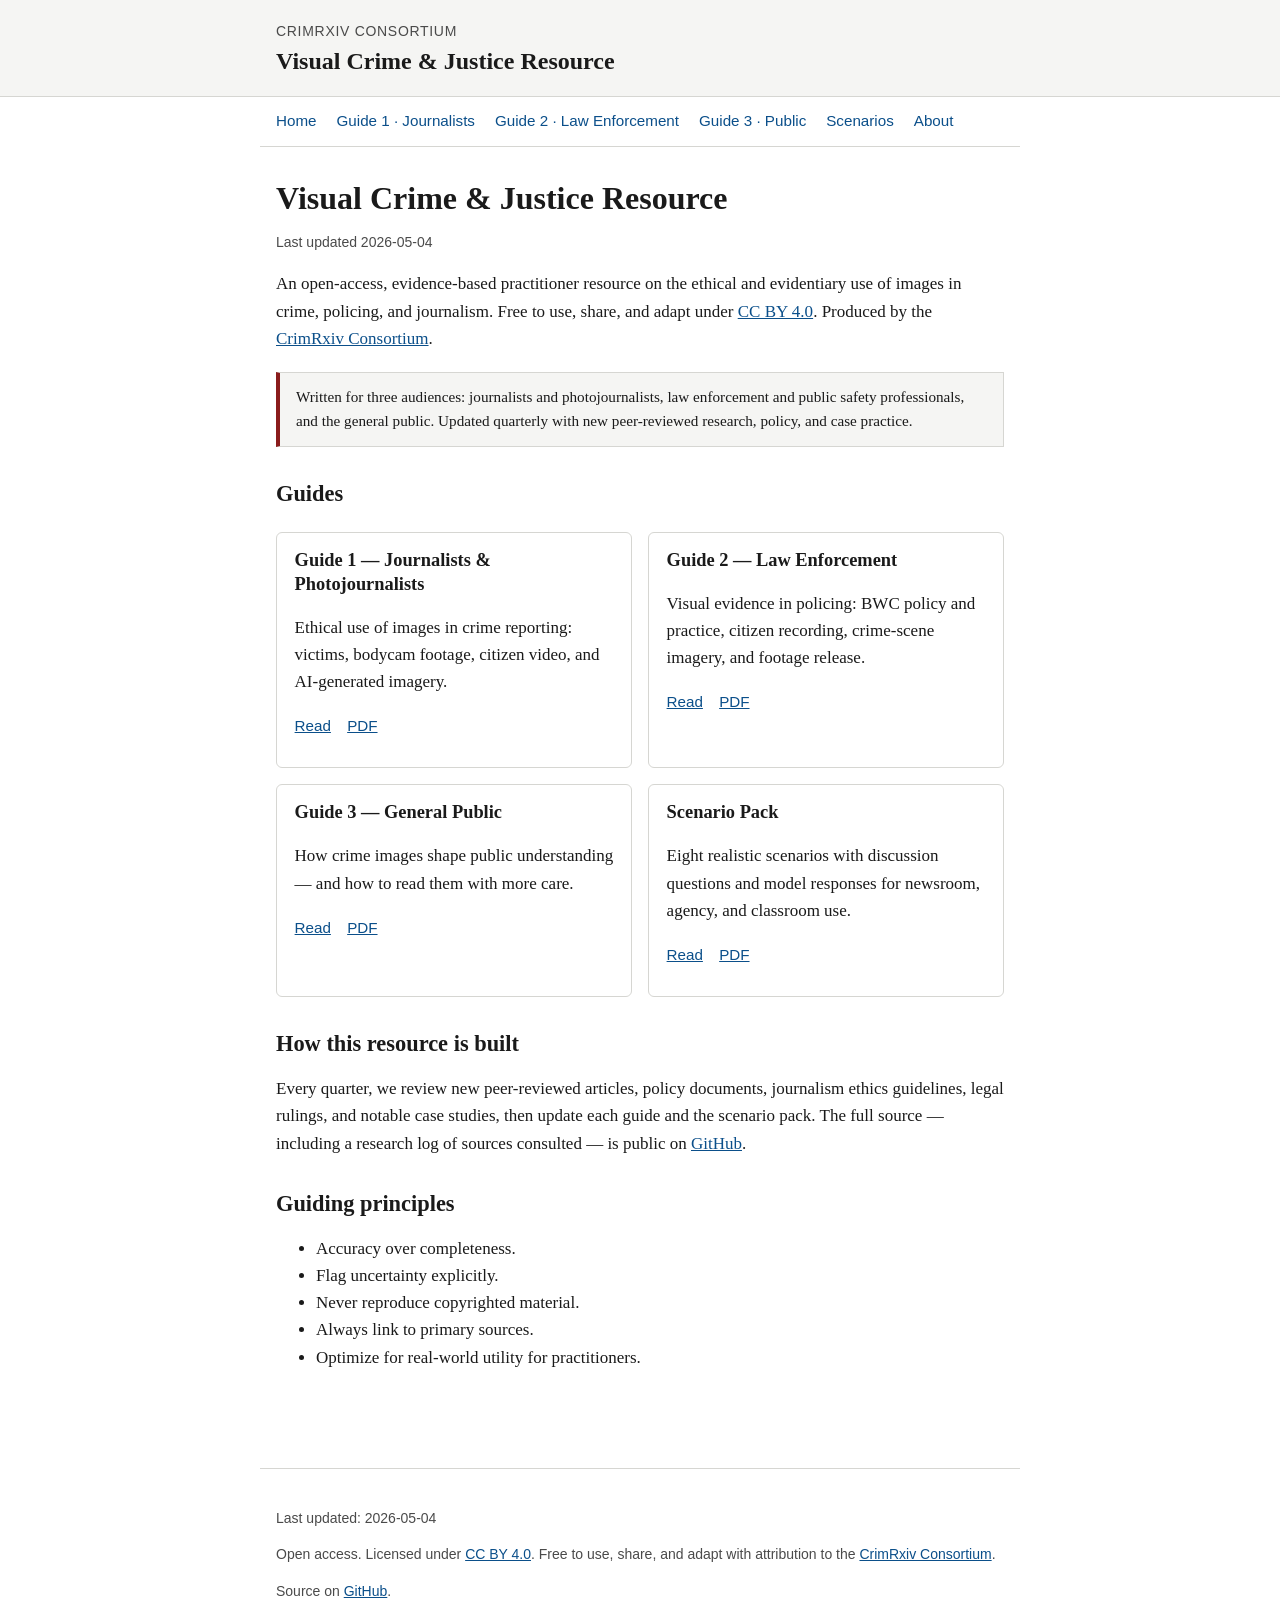
==== index.html @ 5ff6c393 "Initial build: Visual Crime & Justice Resource Add three practitioner guides and a scenario pack on " ====
<!doctype html>
<html lang="en">
<head>
  <meta charset="utf-8">
  <meta name="viewport" content="width=device-width, initial-scale=1">
  <title>Home — Visual Crime &amp; Justice Resource</title>
  <meta name="description" content="Open-access guides on the ethical and evidentiary use of images in crime, policing, and journalism. CrimRxiv Consortium.">
  <meta name="theme-color" content="#8a1c1c">
  <link rel="stylesheet" href="assets/style.css">
</head>
<body>
  <a class="skip-link" href="#main">Skip to main content</a>
  <header class="site" role="banner">
    <div class="inner">
      <div class="brand">CrimRxiv Consortium</div>
      <h1><a href="index.html">Visual Crime &amp; Justice Resource</a></h1>
    </div>
  </header>
  <nav class="primary" role="navigation" aria-label="Primary">
    <ul><li><a href="index.html" aria-current="page">Home</a></li><li><a href="guide-1-journalists.html">Guide 1 · Journalists</a></li><li><a href="guide-2-law-enforcement.html">Guide 2 · Law Enforcement</a></li><li><a href="guide-3-public.html">Guide 3 · Public</a></li><li><a href="scenario-pack.html">Scenarios</a></li><li><a href="about.html">About</a></li></ul>
  </nav>
  <main id="main" role="main">
    <article>
      
<h1>Visual Crime &amp; Justice Resource</h1>
<p class="meta">Last updated 2026-05-04</p>
<p>An open-access, evidence-based practitioner resource on the ethical and evidentiary
use of images in crime, policing, and journalism. Free to use, share, and adapt under
<a href="https://creativecommons.org/licenses/by/4.0/">CC BY 4.0</a>.
Produced by the <a href="https://www.crimrxiv.com/">CrimRxiv Consortium</a>.</p>

<div class="callout">
  Written for three audiences: journalists and photojournalists, law enforcement and
  public safety professionals, and the general public. Updated quarterly with new
  peer-reviewed research, policy, and case practice.
</div>

<h2>Guides</h2>
<div class="cards">
  <div class="card">
    <h3>Guide 1 — Journalists &amp; Photojournalists</h3>
    <p>Ethical use of images in crime reporting: victims, bodycam footage, citizen
       video, and AI-generated imagery.</p>
    <p class="actions">
      <a href="guide-1-journalists.html">Read</a>
      <a href="pdfs/guide-1-journalists.pdf">PDF</a>
    </p>
  </div>
  <div class="card">
    <h3>Guide 2 — Law Enforcement</h3>
    <p>Visual evidence in policing: BWC policy and practice, citizen recording,
       crime-scene imagery, and footage release.</p>
    <p class="actions">
      <a href="guide-2-law-enforcement.html">Read</a>
      <a href="pdfs/guide-2-law-enforcement.pdf">PDF</a>
    </p>
  </div>
  <div class="card">
    <h3>Guide 3 — General Public</h3>
    <p>How crime images shape public understanding — and how to read them with more
       care.</p>
    <p class="actions">
      <a href="guide-3-public.html">Read</a>
      <a href="pdfs/guide-3-public.pdf">PDF</a>
    </p>
  </div>
  <div class="card">
    <h3>Scenario Pack</h3>
    <p>Eight realistic scenarios with discussion questions and model responses for
       newsroom, agency, and classroom use.</p>
    <p class="actions">
      <a href="scenario-pack.html">Read</a>
      <a href="pdfs/scenario-pack.pdf">PDF</a>
    </p>
  </div>
</div>

<h2>How this resource is built</h2>
<p>Every quarter, we review new peer-reviewed articles, policy documents, journalism
ethics guidelines, legal rulings, and notable case studies, then update each guide and
the scenario pack. The full source — including a research log of sources consulted — is
public on <a href="https://github.com/crimconsortium/visual-crime-justice">GitHub</a>.</p>

<h2>Guiding principles</h2>
<ul>
  <li>Accuracy over completeness.</li>
  <li>Flag uncertainty explicitly.</li>
  <li>Never reproduce copyrighted material.</li>
  <li>Always link to primary sources.</li>
  <li>Optimize for real-world utility for practitioners.</li>
</ul>

    </article>
  </main>
  <footer class="site" role="contentinfo">
    <p>Last updated: <time datetime="2026-05-04">2026-05-04</time></p>
    <p>Open access. Licensed under
       <a href="https://creativecommons.org/licenses/by/4.0/" rel="license">CC BY 4.0</a>.
       Free to use, share, and adapt with attribution to the
       <a href="https://www.crimrxiv.com/">CrimRxiv Consortium</a>.</p>
    <p>Source on
       <a href="https://github.com/crimconsortium/visual-crime-justice">GitHub</a>.</p>
  </footer>
</body>
</html>
---- assets/style.css ----
/* Visual Crime & Justice Resource — CrimRxiv Consortium
   Plain, accessible styling. WCAG 2.1 AA contrast targeted. */

:root {
  --bg: #ffffff;
  --bg-alt: #f5f5f3;
  --text: #1a1a1a;          /* contrast 16.1:1 on #fff */
  --text-muted: #4a4a4a;    /* contrast 9.7:1 on #fff */
  --link: #0b4f8a;          /* contrast 7.8:1 on #fff */
  --link-hover: #062f54;
  --border: #d6d6d2;
  --accent: #8a1c1c;        /* CrimRxiv-adjacent maroon */
  --code-bg: #f0eee8;
  --max-width: 760px;
}

* { box-sizing: border-box; }

html { font-size: 100%; -webkit-text-size-adjust: 100%; }

body {
  margin: 0;
  padding: 0;
  font-family: Georgia, "Iowan Old Style", "Palatino Linotype", serif;
  font-size: 1.0625rem;
  line-height: 1.6;
  color: var(--text);
  background: var(--bg);
}

/* Skip link for keyboard / screen-reader users */
.skip-link {
  position: absolute;
  left: -9999px;
  top: auto;
  width: 1px; height: 1px;
  overflow: hidden;
}
.skip-link:focus {
  position: static;
  width: auto; height: auto;
  display: inline-block;
  padding: 0.5rem 1rem;
  background: var(--accent);
  color: #fff;
  text-decoration: none;
}

header.site {
  background: var(--bg-alt);
  border-bottom: 1px solid var(--border);
}
header.site .inner {
  max-width: var(--max-width);
  margin: 0 auto;
  padding: 1.25rem 1rem;
}
header.site .brand {
  font-family: "Helvetica Neue", Arial, sans-serif;
  font-size: 0.875rem;
  letter-spacing: 0.05em;
  text-transform: uppercase;
  color: var(--text-muted);
}
header.site h1 {
  margin: 0.25rem 0 0;
  font-size: 1.5rem;
  line-height: 1.25;
}
header.site h1 a { color: var(--text); text-decoration: none; }
header.site h1 a:hover { color: var(--accent); }

nav.primary {
  max-width: var(--max-width);
  margin: 0 auto;
  padding: 0.75rem 1rem;
  border-bottom: 1px solid var(--border);
  font-family: "Helvetica Neue", Arial, sans-serif;
  font-size: 0.95rem;
}
nav.primary ul {
  list-style: none;
  margin: 0;
  padding: 0;
  display: flex;
  flex-wrap: wrap;
  gap: 0.25rem 1.25rem;
}
nav.primary a {
  color: var(--link);
  text-decoration: none;
  padding: 0.25rem 0;
  border-bottom: 2px solid transparent;
}
nav.primary a:hover, nav.primary a:focus {
  color: var(--link-hover);
  border-bottom-color: var(--accent);
  outline: none;
}

main {
  max-width: var(--max-width);
  margin: 0 auto;
  padding: 1.5rem 1rem 3rem;
}

article h1 { font-size: 2rem; line-height: 1.2; margin: 0.5rem 0 0.25rem; }
article h2 { font-size: 1.4rem; line-height: 1.3; margin: 2rem 0 0.5rem; }
article h3 { font-size: 1.15rem; line-height: 1.3; margin: 1.5rem 0 0.5rem; }

article p, article li { font-size: 1.0625rem; }

article a { color: var(--link); }
article a:hover, article a:focus { color: var(--link-hover); }

article blockquote {
  border-left: 4px solid var(--accent);
  margin: 1.25rem 0;
  padding: 0.25rem 1rem;
  background: var(--bg-alt);
  color: var(--text);
}

article code {
  background: var(--code-bg);
  padding: 0.1rem 0.3rem;
  border-radius: 3px;
  font-size: 0.95em;
}

hr {
  border: none;
  border-top: 1px solid var(--border);
  margin: 2rem 0;
}

.meta {
  font-family: "Helvetica Neue", Arial, sans-serif;
  font-size: 0.875rem;
  color: var(--text-muted);
  margin-bottom: 1rem;
}

.cards {
  display: grid;
  gap: 1rem;
  grid-template-columns: 1fr;
  margin: 1.5rem 0;
}
@media (min-width: 640px) {
  .cards { grid-template-columns: 1fr 1fr; }
}

.card {
  border: 1px solid var(--border);
  border-radius: 6px;
  padding: 1rem 1.1rem;
  background: var(--bg);
}
.card h3 { margin-top: 0; }
.card p { margin-bottom: 0.75rem; }
.card .actions a {
  display: inline-block;
  margin-right: 0.75rem;
  font-family: "Helvetica Neue", Arial, sans-serif;
  font-size: 0.95rem;
}

.callout {
  border: 1px solid var(--border);
  background: var(--bg-alt);
  border-left: 4px solid var(--accent);
  padding: 0.75rem 1rem;
  margin: 1.25rem 0;
  font-size: 0.95rem;
}

footer.site {
  max-width: var(--max-width);
  margin: 2rem auto 0;
  padding: 1.5rem 1rem 2.5rem;
  border-top: 1px solid var(--border);
  font-family: "Helvetica Neue", Arial, sans-serif;
  font-size: 0.875rem;
  color: var(--text-muted);
}
footer.site a { color: var(--link); }

/* Focus visibility */
a:focus-visible, button:focus-visible {
  outline: 3px solid #f5b800;
  outline-offset: 2px;
}

/* Print / PDF tweaks */
@media print {
  header.site, nav.primary, footer.site, .actions { display: none; }
  main { max-width: 100%; padding: 0; }
  body { font-size: 11pt; }
  a { color: black; text-decoration: underline; }
  a[href^="http"]::after { content: " (" attr(href) ")"; font-size: 0.85em; word-break: break-all; }
}
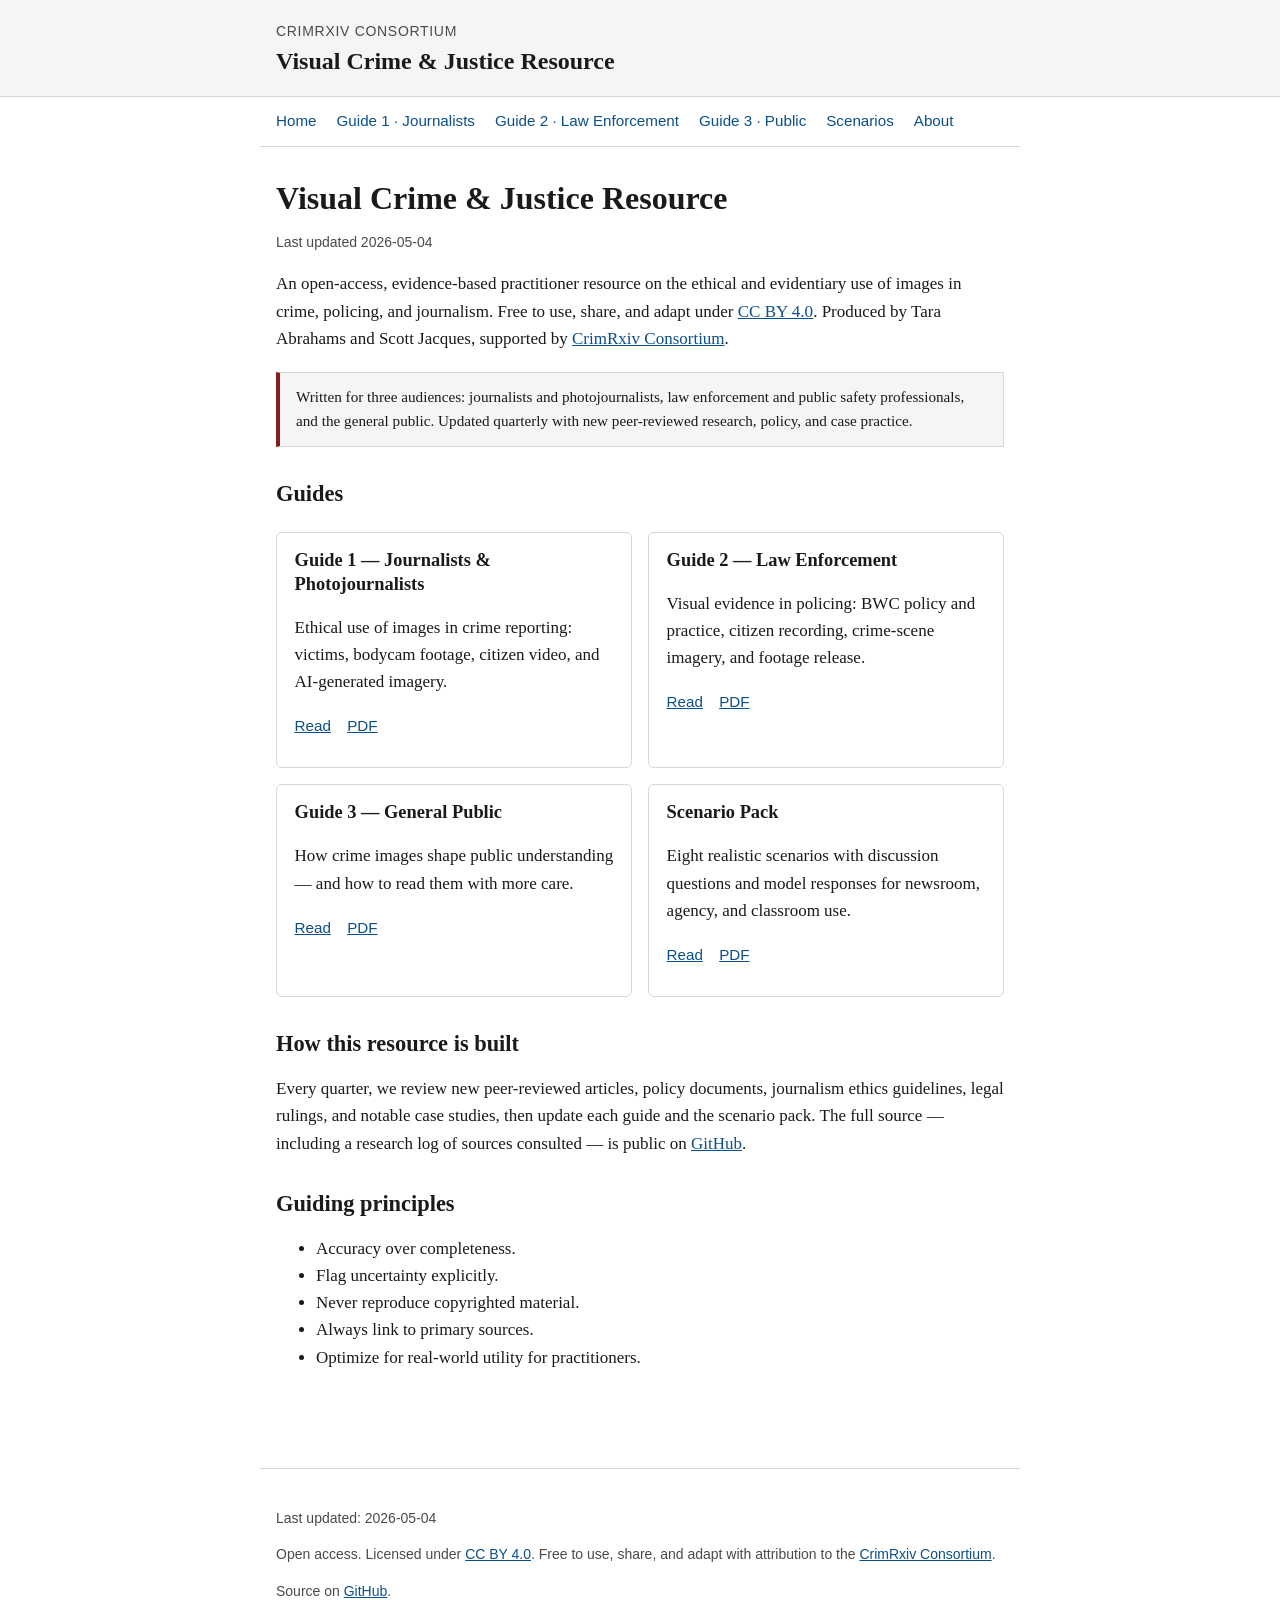
==== commit 11527d16: "Update attribution: Produced by Tara Abrahams and Scott Jacques, supported by CrimRxiv Consortium" ====
--- a/index.html
+++ b/index.html
@@ -27,7 +27,7 @@
 <p>An open-access, evidence-based practitioner resource on the ethical and evidentiary
 use of images in crime, policing, and journalism. Free to use, share, and adapt under
 <a href="https://creativecommons.org/licenses/by/4.0/">CC BY 4.0</a>.
-Produced by the <a href="https://www.crimrxiv.com/">CrimRxiv Consortium</a>.</p>
+Produced by Tara Abrahams and Scott Jacques, supported by <a href="https://www.crimrxiv.com/">CrimRxiv Consortium</a>.</p>
 
 <div class="callout">
   Written for three audiences: journalists and photojournalists, law enforcement and
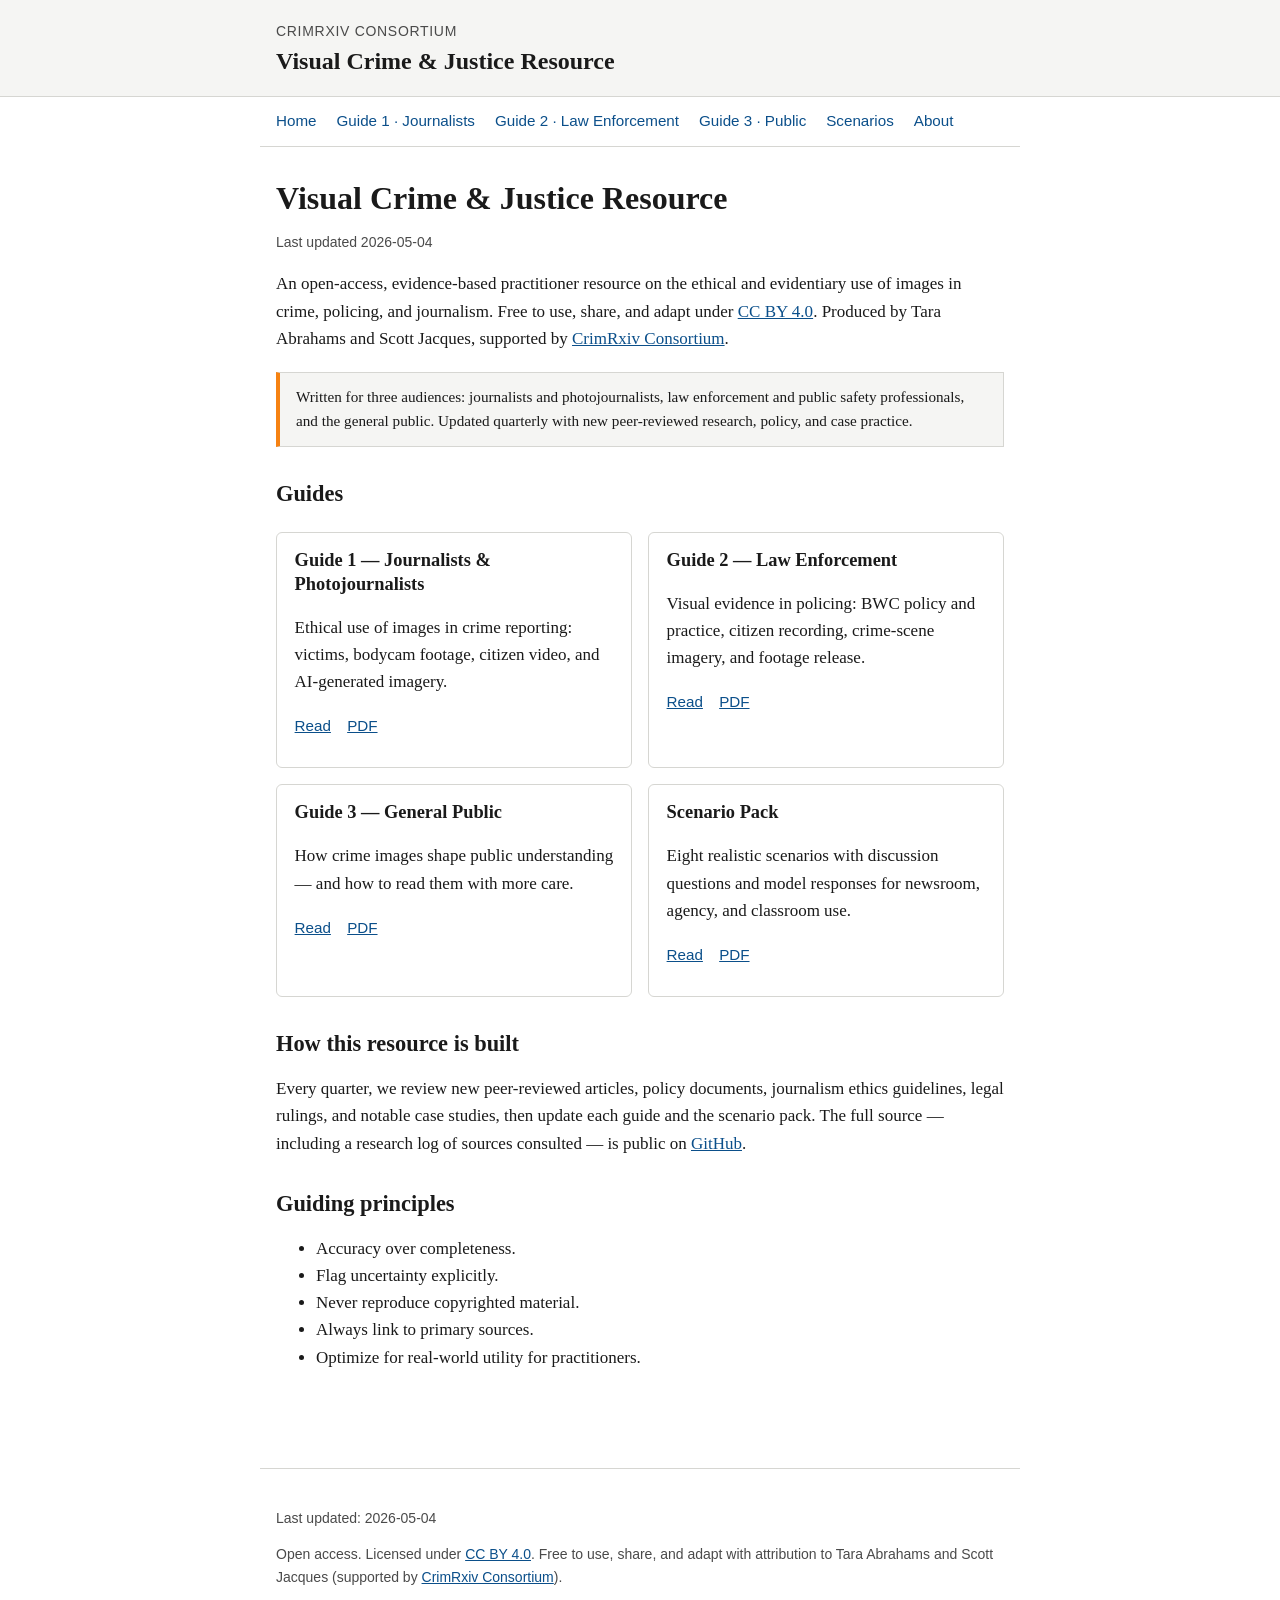
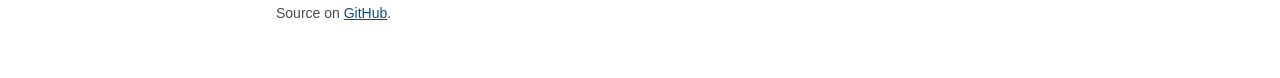
==== commit c69708fa: "Update accent color from maroon (#8a1c1c) to brand orange (#f68212) Apply across CSS accent variable" ====
--- a/index.html
+++ b/index.html
@@ -4,8 +4,8 @@
   <meta charset="utf-8">
   <meta name="viewport" content="width=device-width, initial-scale=1">
   <title>Home — Visual Crime &amp; Justice Resource</title>
-  <meta name="description" content="Open-access guides on the ethical and evidentiary use of images in crime, policing, and journalism. CrimRxiv Consortium.">
-  <meta name="theme-color" content="#8a1c1c">
+  <meta name="description" content="Open-access guides on the ethical and evidentiary use of images in crime, policing, and journalism. By Tara Abrahams and Scott Jacques, supported by CrimRxiv Consortium.">
+  <meta name="theme-color" content="#f68212">
   <link rel="stylesheet" href="assets/style.css">
 </head>
 <body>
@@ -96,8 +96,8 @@
     <p>Last updated: <time datetime="2026-05-04">2026-05-04</time></p>
     <p>Open access. Licensed under
        <a href="https://creativecommons.org/licenses/by/4.0/" rel="license">CC BY 4.0</a>.
-       Free to use, share, and adapt with attribution to the
-       <a href="https://www.crimrxiv.com/">CrimRxiv Consortium</a>.</p>
+       Free to use, share, and adapt with attribution to Tara Abrahams and Scott Jacques
+       (supported by <a href="https://www.crimrxiv.com/">CrimRxiv Consortium</a>).</p>
     <p>Source on
        <a href="https://github.com/crimconsortium/visual-crime-justice">GitHub</a>.</p>
   </footer>
--- a/assets/style.css
+++ b/assets/style.css
@@ -9,7 +9,7 @@
   --link: #0b4f8a;          /* contrast 7.8:1 on #fff */
   --link-hover: #062f54;
   --border: #d6d6d2;
-  --accent: #8a1c1c;        /* CrimRxiv-adjacent maroon */
+  --accent: #f68212;        /* Brand orange */
   --code-bg: #f0eee8;
   --max-width: 760px;
 }
@@ -42,7 +42,7 @@
   display: inline-block;
   padding: 0.5rem 1rem;
   background: var(--accent);
-  color: #fff;
+  color: #1a1a1a;
   text-decoration: none;
 }
 
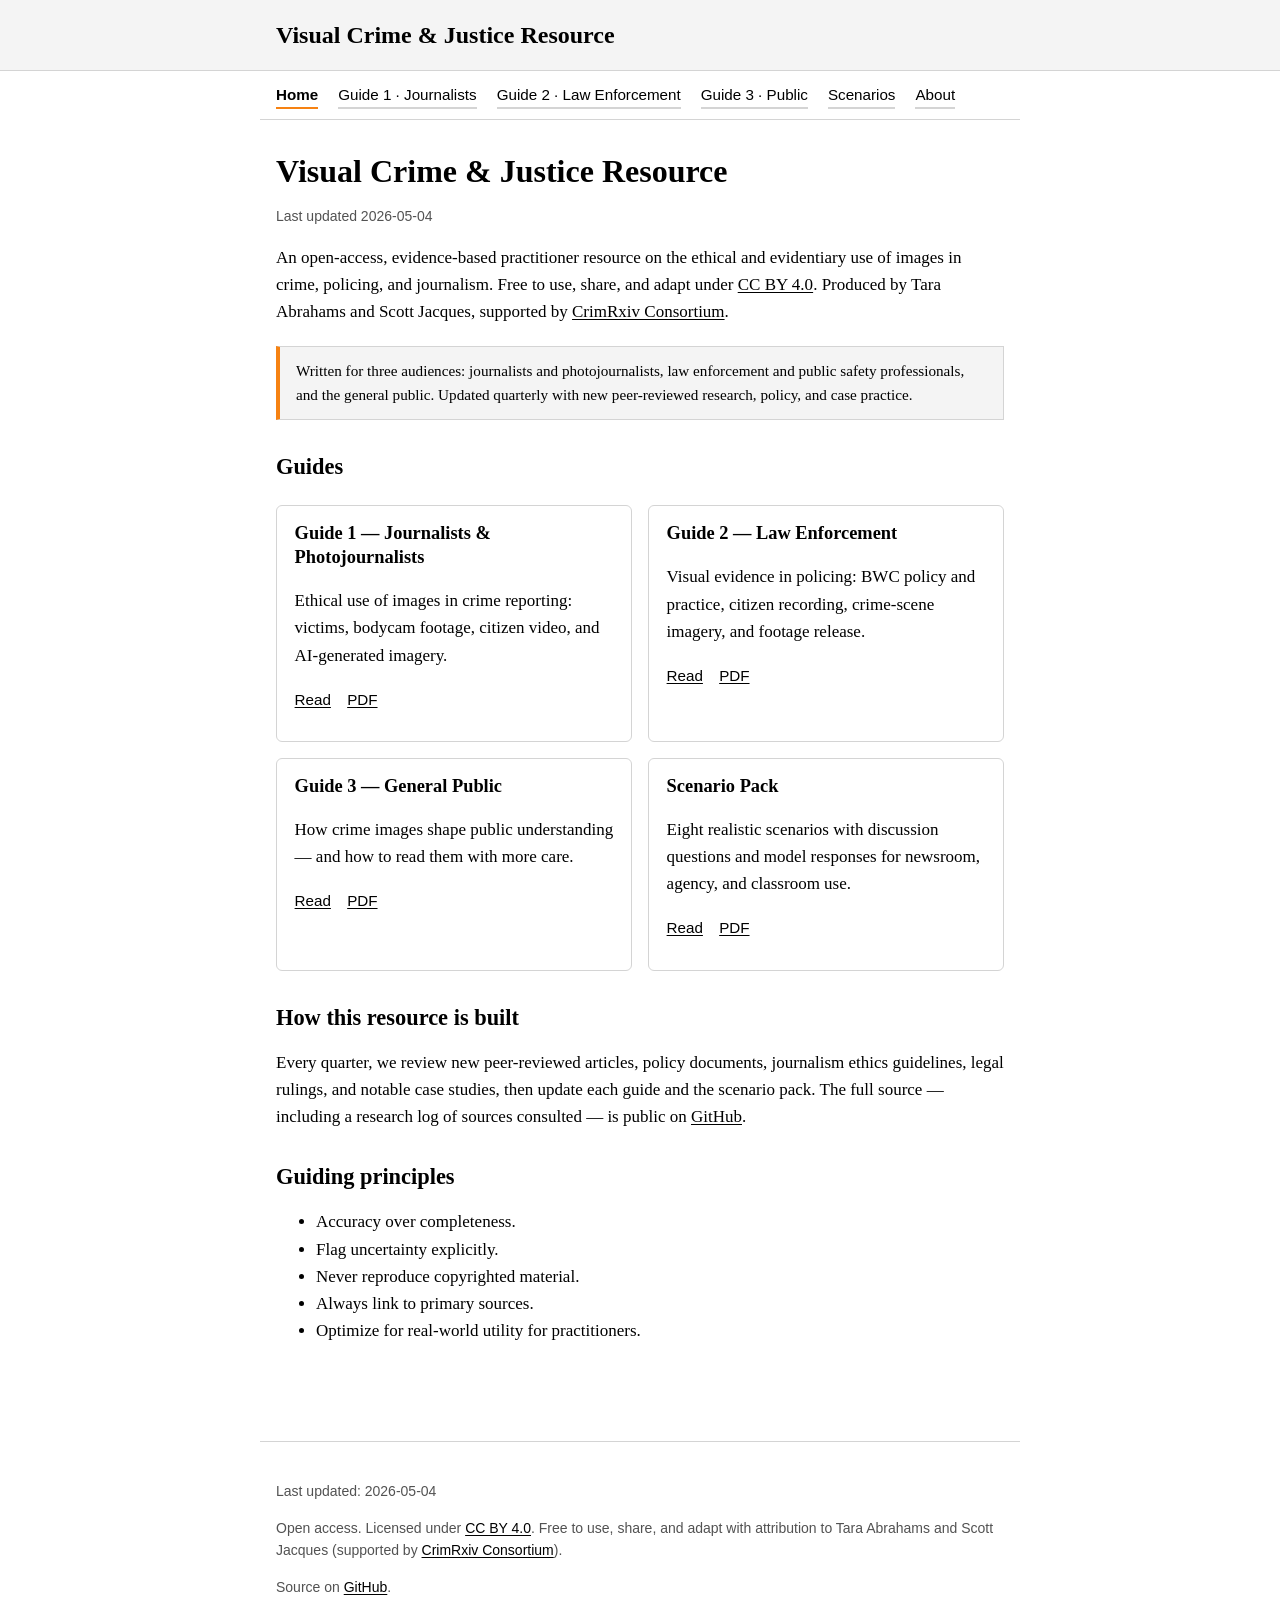
==== commit 5231ffbe: "Remove header brand chip; drop 'the' before 'CrimRxiv Consortium' - Remove 'CRIMRXIV CONSORTIUM' lab" ====
--- a/index.html
+++ b/index.html
@@ -12,7 +12,6 @@
   <a class="skip-link" href="#main">Skip to main content</a>
   <header class="site" role="banner">
     <div class="inner">
-      <div class="brand">CrimRxiv Consortium</div>
       <h1><a href="index.html">Visual Crime &amp; Justice Resource</a></h1>
     </div>
   </header>
--- a/assets/style.css
+++ b/assets/style.css
@@ -2,15 +2,16 @@
    Plain, accessible styling. WCAG 2.1 AA contrast targeted. */
 
 :root {
+  /* Palette is strictly: brand orange #f68212, black, white, gray. */
   --bg: #ffffff;
-  --bg-alt: #f5f5f3;
-  --text: #1a1a1a;          /* contrast 16.1:1 on #fff */
-  --text-muted: #4a4a4a;    /* contrast 9.7:1 on #fff */
-  --link: #0b4f8a;          /* contrast 7.8:1 on #fff */
-  --link-hover: #062f54;
-  --border: #d6d6d2;
+  --bg-alt: #f4f4f4;        /* neutral light gray */
+  --text: #000000;
+  --text-muted: #525252;    /* contrast 7.6:1 on #fff (AAA) */
+  --link: #000000;          /* links: black + underline, orange on hover */
+  --link-hover: #f68212;
+  --border: #d4d4d4;        /* neutral gray */
   --accent: #f68212;        /* Brand orange */
-  --code-bg: #f0eee8;
+  --code-bg: #f0f0f0;       /* neutral gray */
   --max-width: 760px;
 }
 
@@ -55,20 +56,13 @@
   margin: 0 auto;
   padding: 1.25rem 1rem;
 }
-header.site .brand {
-  font-family: "Helvetica Neue", Arial, sans-serif;
-  font-size: 0.875rem;
-  letter-spacing: 0.05em;
-  text-transform: uppercase;
-  color: var(--text-muted);
-}
 header.site h1 {
-  margin: 0.25rem 0 0;
+  margin: 0;
   font-size: 1.5rem;
   line-height: 1.25;
 }
 header.site h1 a { color: var(--text); text-decoration: none; }
-header.site h1 a:hover { color: var(--accent); }
+header.site h1 a:hover, header.site h1 a:focus { color: var(--accent); }
 
 nav.primary {
   max-width: var(--max-width);
@@ -87,15 +81,19 @@
   gap: 0.25rem 1.25rem;
 }
 nav.primary a {
-  color: var(--link);
+  color: var(--text);
   text-decoration: none;
   padding: 0.25rem 0;
-  border-bottom: 2px solid transparent;
+  border-bottom: 2px solid var(--border);
 }
 nav.primary a:hover, nav.primary a:focus {
-  color: var(--link-hover);
+  color: var(--accent);
   border-bottom-color: var(--accent);
   outline: none;
+}
+nav.primary a[aria-current="page"] {
+  border-bottom-color: var(--accent);
+  font-weight: 600;
 }
 
 main {
@@ -110,7 +108,7 @@
 
 article p, article li { font-size: 1.0625rem; }
 
-article a { color: var(--link); }
+article a { color: var(--link); text-decoration: underline; text-decoration-thickness: 1px; text-underline-offset: 2px; }
 article a:hover, article a:focus { color: var(--link-hover); }
 
 article blockquote {
@@ -184,11 +182,12 @@
   font-size: 0.875rem;
   color: var(--text-muted);
 }
-footer.site a { color: var(--link); }
+footer.site a { color: var(--text); text-decoration: underline; text-underline-offset: 2px; }
+footer.site a:hover, footer.site a:focus { color: var(--accent); }
 
 /* Focus visibility */
 a:focus-visible, button:focus-visible {
-  outline: 3px solid #f5b800;
+  outline: 3px solid var(--accent);
   outline-offset: 2px;
 }
 
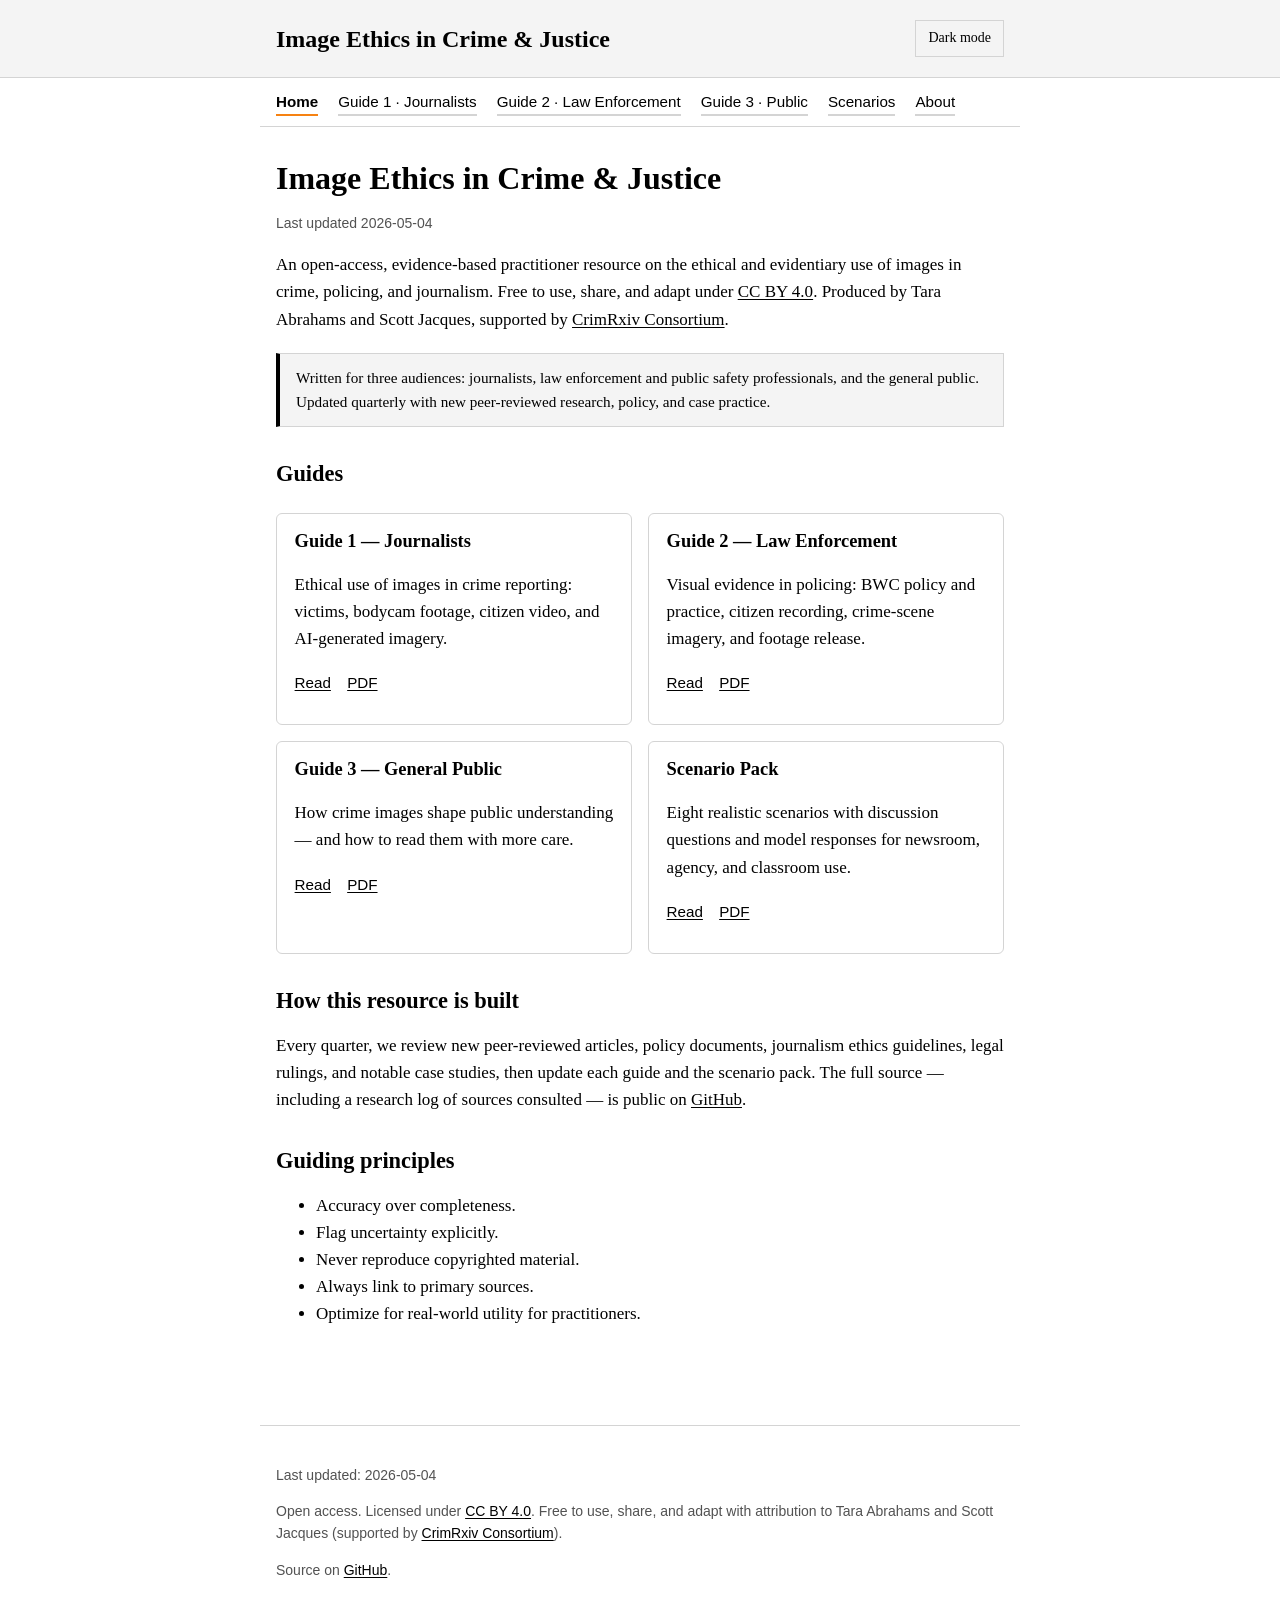
==== commit 9fbe6af7: "Rename to 'Image Ethics in Crime & Justice'; add dark mode toggle Renaming - Site title changes from" ====
--- a/index.html
+++ b/index.html
@@ -3,16 +3,31 @@
 <head>
   <meta charset="utf-8">
   <meta name="viewport" content="width=device-width, initial-scale=1">
-  <title>Home — Visual Crime &amp; Justice Resource</title>
+  <title>Home — Image Ethics in Crime &amp; Justice</title>
   <meta name="description" content="Open-access guides on the ethical and evidentiary use of images in crime, policing, and journalism. By Tara Abrahams and Scott Jacques, supported by CrimRxiv Consortium.">
   <meta name="theme-color" content="#f68212">
   <link rel="stylesheet" href="assets/style.css">
+  <script>
+  // Apply saved or system theme before paint to avoid a flash.
+  (function () {
+    try {
+      var saved = localStorage.getItem('theme');
+      var prefersDark = window.matchMedia && window.matchMedia('(prefers-color-scheme: dark)').matches;
+      var theme = saved || (prefersDark ? 'dark' : 'light');
+      document.documentElement.setAttribute('data-theme', theme);
+    } catch (e) {}
+  })();
+</script>
 </head>
 <body>
   <a class="skip-link" href="#main">Skip to main content</a>
   <header class="site" role="banner">
     <div class="inner">
-      <h1><a href="index.html">Visual Crime &amp; Justice Resource</a></h1>
+      <h1><a href="index.html">Image Ethics in Crime &amp; Justice</a></h1>
+      <button type="button" class="theme-toggle" id="theme-toggle" aria-label="Toggle dark mode" aria-pressed="false">
+        <span class="label-light" aria-hidden="true">Dark mode</span>
+        <span class="label-dark" aria-hidden="true">Light mode</span>
+      </button>
     </div>
   </header>
   <nav class="primary" role="navigation" aria-label="Primary">
@@ -21,7 +36,7 @@
   <main id="main" role="main">
     <article>
       
-<h1>Visual Crime &amp; Justice Resource</h1>
+<h1>Image Ethics in Crime &amp; Justice</h1>
 <p class="meta">Last updated 2026-05-04</p>
 <p>An open-access, evidence-based practitioner resource on the ethical and evidentiary
 use of images in crime, policing, and journalism. Free to use, share, and adapt under
@@ -29,7 +44,7 @@
 Produced by Tara Abrahams and Scott Jacques, supported by <a href="https://www.crimrxiv.com/">CrimRxiv Consortium</a>.</p>
 
 <div class="callout">
-  Written for three audiences: journalists and photojournalists, law enforcement and
+  Written for three audiences: journalists, law enforcement and
   public safety professionals, and the general public. Updated quarterly with new
   peer-reviewed research, policy, and case practice.
 </div>
@@ -37,7 +52,7 @@
 <h2>Guides</h2>
 <div class="cards">
   <div class="card">
-    <h3>Guide 1 — Journalists &amp; Photojournalists</h3>
+    <h3>Guide 1 — Journalists</h3>
     <p>Ethical use of images in crime reporting: victims, bodycam footage, citizen
        video, and AI-generated imagery.</p>
     <p class="actions">
@@ -100,5 +115,23 @@
     <p>Source on
        <a href="https://github.com/crimconsortium/visual-crime-justice">GitHub</a>.</p>
   </footer>
+  <script>
+  (function () {
+    var btn = document.getElementById('theme-toggle');
+    if (!btn) return;
+    var root = document.documentElement;
+    function sync() {
+      var t = root.getAttribute('data-theme') === 'dark' ? 'dark' : 'light';
+      btn.setAttribute('aria-pressed', t === 'dark' ? 'true' : 'false');
+    }
+    sync();
+    btn.addEventListener('click', function () {
+      var next = root.getAttribute('data-theme') === 'dark' ? 'light' : 'dark';
+      root.setAttribute('data-theme', next);
+      try { localStorage.setItem('theme', next); } catch (e) {}
+      sync();
+    });
+  })();
+</script>
 </body>
 </html>
--- a/assets/style.css
+++ b/assets/style.css
@@ -1,4 +1,4 @@
-/* Visual Crime & Justice Resource — CrimRxiv Consortium
+/* Image Ethics in Crime & Justice — CrimRxiv Consortium
    Plain, accessible styling. WCAG 2.1 AA contrast targeted. */
 
 :root {
@@ -15,6 +15,48 @@
   --max-width: 760px;
 }
 
+/* Dark mode — same strict palette inverted: black bg, white text, orange accent */
+html[data-theme="dark"] {
+  --bg: #000000;
+  --bg-alt: #1a1a1a;        /* near-black panel */
+  --text: #ffffff;
+  --text-muted: #b8b8b8;    /* ~10:1 on black, AAA */
+  --link: #ffffff;
+  --link-hover: #f68212;
+  --border: #404040;
+  --accent: #f68212;
+  --code-bg: #1a1a1a;
+}
+html[data-theme="dark"] .skip-link:focus { color: #000000; }
+
+/* Theme toggle button (in header) */
+.theme-toggle {
+  appearance: none;
+  background: transparent;
+  color: var(--text);
+  border: 1px solid var(--border);
+  font: inherit;
+  font-size: 0.875rem;
+  padding: 0.4rem 0.75rem;
+  cursor: pointer;
+  border-radius: 0;
+}
+.theme-toggle:hover, .theme-toggle:focus {
+  border-color: var(--accent);
+  color: var(--accent);
+  outline: none;
+}
+@media print { .theme-toggle { display: none; } }
+.theme-toggle .label-dark { display: none; }
+html[data-theme="dark"] .theme-toggle .label-dark { display: inline; }
+html[data-theme="dark"] .theme-toggle .label-light { display: none; }
+header.site .inner {
+  display: flex;
+  align-items: center;
+  justify-content: space-between;
+  gap: 1rem;
+}
+
 * { box-sizing: border-box; }
 
 html { font-size: 100%; -webkit-text-size-adjust: 100%; }
@@ -56,6 +98,7 @@
   margin: 0 auto;
   padding: 1.25rem 1rem;
 }
+header.site h1 { flex: 1; }
 header.site h1 {
   margin: 0;
   font-size: 1.5rem;
@@ -112,7 +155,7 @@
 article a:hover, article a:focus { color: var(--link-hover); }
 
 article blockquote {
-  border-left: 4px solid var(--accent);
+  border-left: 4px solid var(--text);
   margin: 1.25rem 0;
   padding: 0.25rem 1rem;
   background: var(--bg-alt);
@@ -167,7 +210,7 @@
 .callout {
   border: 1px solid var(--border);
   background: var(--bg-alt);
-  border-left: 4px solid var(--accent);
+  border-left: 4px solid var(--text);
   padding: 0.75rem 1rem;
   margin: 1.25rem 0;
   font-size: 0.95rem;
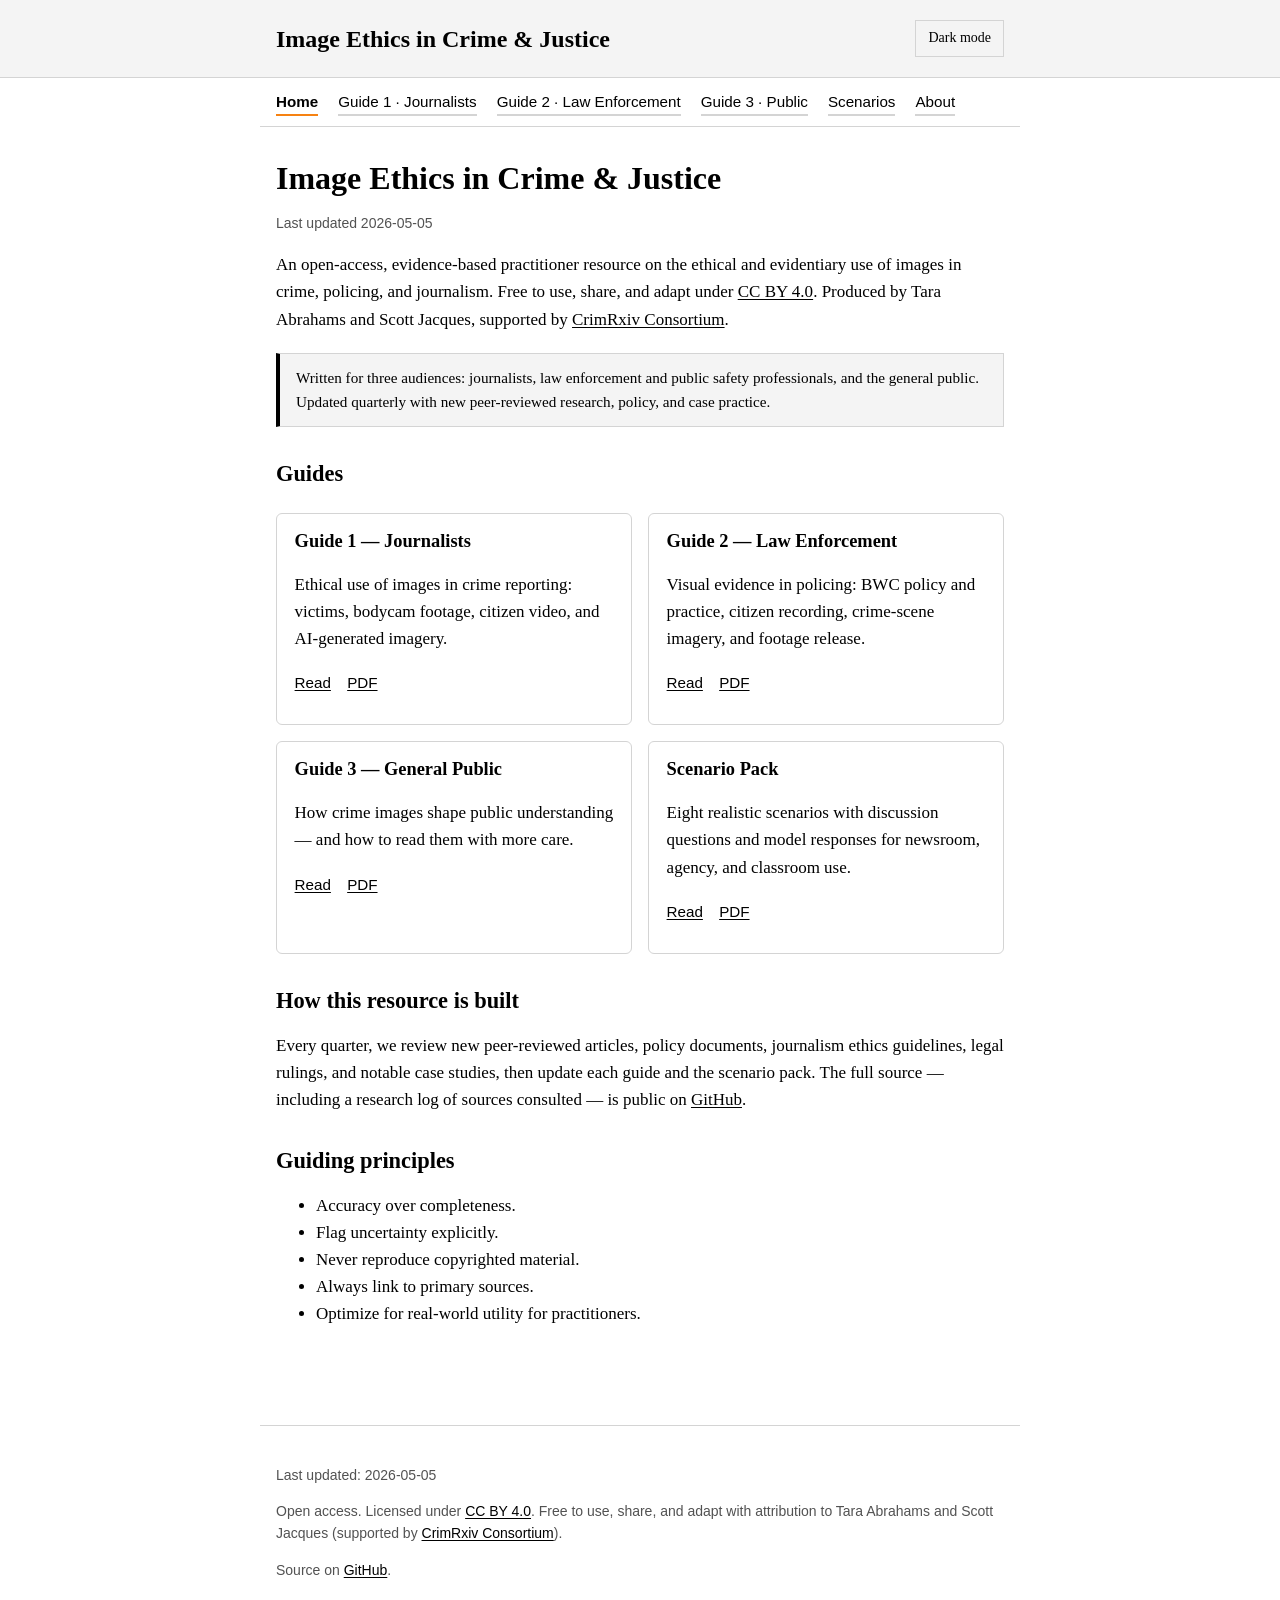
==== commit 684c4d5e: "Make scenario pack interactive: Read / Practice / Workbook modes - Add an opt-in mode toolbar with t" ====
--- a/index.html
+++ b/index.html
@@ -37,7 +37,7 @@
     <article>
       
 <h1>Image Ethics in Crime &amp; Justice</h1>
-<p class="meta">Last updated 2026-05-04</p>
+<p class="meta">Last updated 2026-05-05</p>
 <p>An open-access, evidence-based practitioner resource on the ethical and evidentiary
 use of images in crime, policing, and journalism. Free to use, share, and adapt under
 <a href="https://creativecommons.org/licenses/by/4.0/">CC BY 4.0</a>.
@@ -93,7 +93,7 @@
 <p>Every quarter, we review new peer-reviewed articles, policy documents, journalism
 ethics guidelines, legal rulings, and notable case studies, then update each guide and
 the scenario pack. The full source — including a research log of sources consulted — is
-public on <a href="https://github.com/crimconsortium/visual-crime-justice">GitHub</a>.</p>
+public on <a href="https://github.com/crimconsortium/image-ethics">GitHub</a>.</p>
 
 <h2>Guiding principles</h2>
 <ul>
@@ -107,13 +107,13 @@
     </article>
   </main>
   <footer class="site" role="contentinfo">
-    <p>Last updated: <time datetime="2026-05-04">2026-05-04</time></p>
+    <p>Last updated: <time datetime="2026-05-05">2026-05-05</time></p>
     <p>Open access. Licensed under
        <a href="https://creativecommons.org/licenses/by/4.0/" rel="license">CC BY 4.0</a>.
        Free to use, share, and adapt with attribution to Tara Abrahams and Scott Jacques
        (supported by <a href="https://www.crimrxiv.com/">CrimRxiv Consortium</a>).</p>
     <p>Source on
-       <a href="https://github.com/crimconsortium/visual-crime-justice">GitHub</a>.</p>
+       <a href="https://github.com/crimconsortium/image-ethics">GitHub</a>.</p>
   </footer>
   <script>
   (function () {
--- a/assets/style.css
+++ b/assets/style.css
@@ -234,11 +234,192 @@
   outline-offset: 2px;
 }
 
+/* ======================================================================
+   Scenario pack interactive toolbar + scenarios
+   ====================================================================== */
+
+.scenario-toolbar {
+  border: 1px solid var(--border);
+  background: var(--bg-alt);
+  margin: 1.25rem 0;
+  padding: 1rem;
+}
+.scenario-toolbar .scenario-toolbar-inner {
+  display: flex;
+  flex-wrap: wrap;
+  gap: 1rem 2rem;
+  align-items: flex-start;
+}
+.scenario-toolbar fieldset.mode-group {
+  border: 0;
+  padding: 0;
+  margin: 0;
+  display: flex;
+  flex-direction: column;
+  gap: 0.4rem;
+}
+.scenario-toolbar legend {
+  font-weight: 600;
+  margin-bottom: 0.4rem;
+  padding: 0;
+}
+.scenario-toolbar fieldset label {
+  display: flex;
+  align-items: baseline;
+  gap: 0.5rem;
+  cursor: pointer;
+  font-size: 0.95rem;
+}
+.scenario-toolbar fieldset label small {
+  color: var(--text-muted);
+  font-size: 0.8rem;
+}
+.scenario-toolbar .toggle-group label {
+  display: flex;
+  align-items: center;
+  gap: 0.5rem;
+  cursor: pointer;
+}
+.scenario-toolbar .workbook-actions {
+  display: flex;
+  flex-direction: column;
+  gap: 0.5rem;
+  margin-left: auto;
+}
+.scenario-toolbar .workbook-actions[hidden] { display: none; }
+.scenario-toolbar .btn-primary,
+.scenario-toolbar .btn-secondary {
+  appearance: none;
+  border: 1px solid var(--text);
+  font: inherit;
+  font-size: 0.9rem;
+  padding: 0.5rem 0.9rem;
+  cursor: pointer;
+  background: var(--text);
+  color: var(--bg);
+}
+.scenario-toolbar .btn-secondary {
+  background: transparent;
+  color: var(--text);
+}
+.scenario-toolbar .btn-primary:hover,
+.scenario-toolbar .btn-primary:focus,
+.scenario-toolbar .btn-secondary:hover,
+.scenario-toolbar .btn-secondary:focus {
+  background: var(--accent);
+  color: #000000;
+  border-color: var(--accent);
+  outline: none;
+}
+
+.scenario {
+  border-top: 1px solid var(--border);
+  padding-top: 1rem;
+  margin-top: 2rem;
+}
+.scenario:first-of-type { border-top: 0; padding-top: 0; margin-top: 1rem; }
+.scenario h2 { margin-top: 0; }
+
+.scenario-questions ol { margin: 0.5rem 0 1rem 1.25rem; }
+.scenario-workbook { margin: 0.75rem 0 0; display: none; }
+.scenario-workbook label {
+  display: block;
+  font-weight: 600;
+  font-size: 0.9rem;
+  margin-bottom: 0.35rem;
+}
+.scenario-workbook textarea {
+  width: 100%;
+  font: inherit;
+  font-size: 0.95rem;
+  padding: 0.6rem 0.75rem;
+  border: 1px solid var(--border);
+  background: var(--bg);
+  color: var(--text);
+  resize: vertical;
+  min-height: 7rem;
+}
+.scenario-workbook textarea:focus {
+  outline: 2px solid var(--accent);
+  outline-offset: 1px;
+}
+
+/* details (model response, facilitator notes) */
+details.scenario-response,
+details.scenario-facilitator {
+  margin: 0.75rem 0;
+  border-left: 3px solid var(--text);
+  padding: 0.4rem 0.75rem;
+  background: var(--bg-alt);
+}
+details.scenario-facilitator {
+  border-left-color: var(--accent);
+}
+details > summary {
+  cursor: pointer;
+  font-weight: 600;
+  list-style: none;
+}
+details > summary::-webkit-details-marker { display: none; }
+details > summary::before {
+  content: "▸ ";
+  display: inline-block;
+  margin-right: 0.25rem;
+  transition: transform 0.15s ease;
+}
+details[open] > summary::before { content: "▾ "; }
+
+/* Mode-driven visibility.
+   In Read mode, force the model-response body to render and hide the
+   summary (no toggle needed). The default <details> behavior governs
+   Practice and Workbook modes. */
+body[data-scenario-mode="read"] details.scenario-response > .scenario-response-body { display: block; }
+body[data-scenario-mode="read"] details.scenario-response > summary { display: none; }
+
+body[data-scenario-mode="practice"] .scenario-workbook,
+body[data-scenario-mode="read"] .scenario-workbook { display: none; }
+body[data-scenario-mode="workbook"] .scenario-workbook { display: block; }
+
+/* Facilitator notes only show when toggle is on (any mode) */
+body[data-facilitator="off"] details.scenario-facilitator { display: none; }
+
+.scenario-foot-note {
+  margin: 2rem 0 1rem;
+  padding: 0.75rem 1rem;
+  border: 1px dashed var(--border);
+  font-size: 0.9rem;
+  color: var(--text-muted);
+}
+.workbook-printable { display: none; }
+
 /* Print / PDF tweaks */
 @media print {
   header.site, nav.primary, footer.site, .actions { display: none; }
+  .scenario-toolbar, .scenario-foot-note { display: none; }
   main { max-width: 100%; padding: 0; }
   body { font-size: 11pt; }
   a { color: black; text-decoration: underline; }
   a[href^="http"]::after { content: " (" attr(href) ")"; font-size: 0.85em; word-break: break-all; }
-}
+  /* For PDF builds and “print to PDF” (Read-style): show every section. */
+  details.scenario-response,
+  details.scenario-facilitator {
+    border-left-width: 3px;
+    background: transparent;
+  }
+  details.scenario-response > summary,
+  details.scenario-facilitator > summary { display: none; }
+  details.scenario-response > .scenario-response-body,
+  details.scenario-facilitator > .scenario-facilitator-body { display: block !important; }
+  /* Workbook PDF: include user-typed responses as readable blocks. */
+  body[data-printing-workbook="on"] .scenario-workbook textarea { display: none; }
+  body[data-printing-workbook="on"] .workbook-printable {
+    display: block;
+    border-left: 3px solid #000;
+    padding: 0.4rem 0.75rem;
+    margin: 0.5rem 0 1rem;
+  }
+  body[data-printing-workbook="on"] .workbook-printable h4 {
+    margin: 0 0 0.25rem;
+    font-size: 1rem;
+  }
+}
